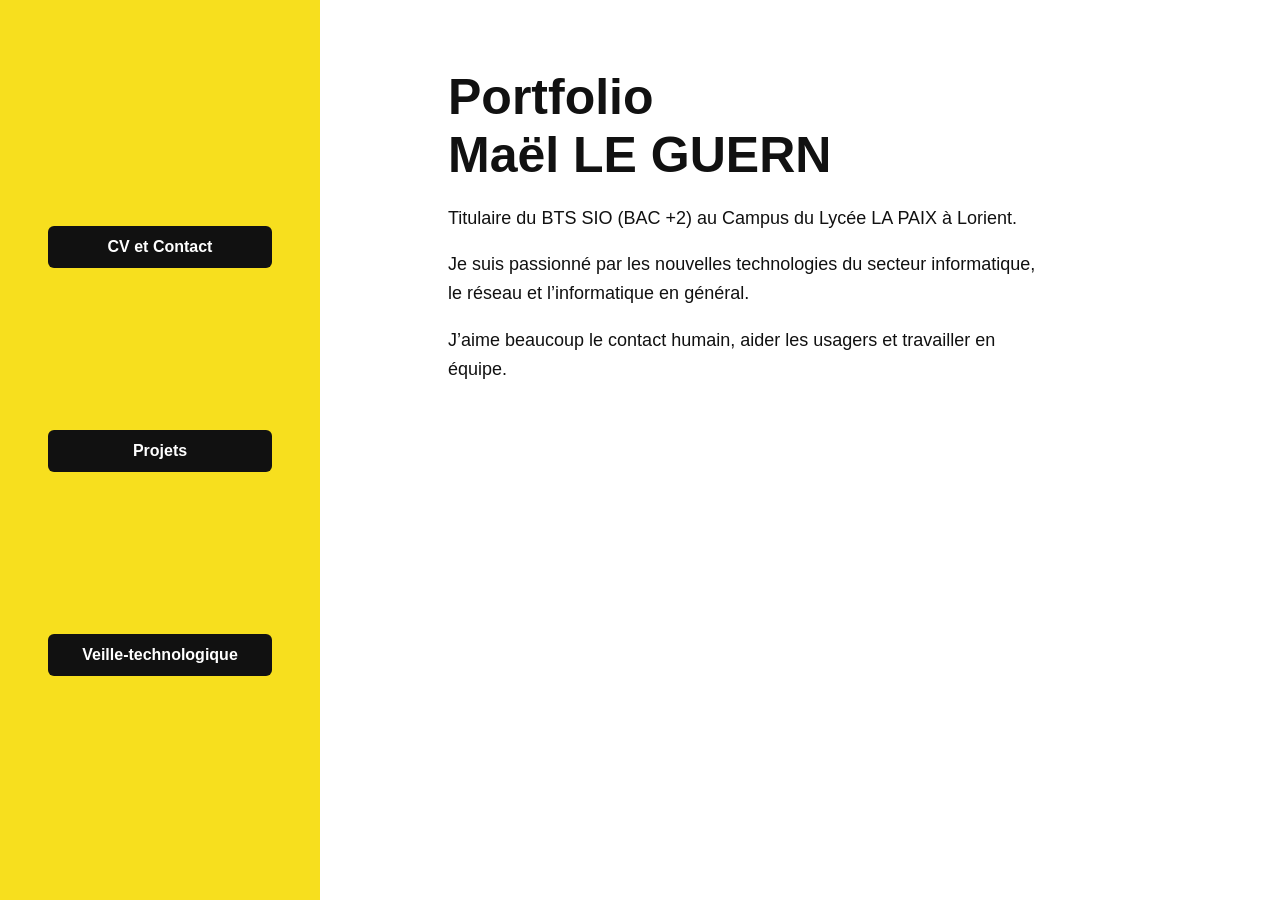
==== index.html @ 5ca3efad "Add files via upload" ====
<html lang="fr">
<head>
    <meta charset="UTF-8">
    <meta name="viewport" content="width=device-width, initial-scale=1.0">
    <title>Portfolio Maël LE GUERN MAJ EN COURS 22/10 </title>
    <link rel="stylesheet" href="style1.css">
</head>
<body>

    <!-- Contenu principal -->
   <main class="container">
        <!-- Partie gauche : boutons dans bande jaune -->
   <div class="left">
            <button><a href="boutons/CV et Contact">CV et Contact</a></button>
            <button><a href="boutons/Projets.html">Projets</a> </button>
            <button><a href="boutons/Veille-technologique.html">Veille-technologique</a></button>
   </div>
 <!-- Partie droite : texte -->
   <div class="right">
            <h1>Portfolio <br>Maël LE GUERN</h1>
            <p>Titulaire du BTS SIO (BAC +2) au Campus du Lycée LA PAIX à Lorient.</p>
            <p>Je suis passionné par les nouvelles technologies du secteur informatique, le réseau et l’informatique en général.</p>
            <p>J’aime beaucoup le contact humain, aider les usagers et travailler en équipe.</p>
            
   </div>
   </main>
  </body>
  </html>
---- style1.css ----
/* Style global */
body {
    margin: 0;
    font-family: "Arial", sans-serif;
    color: #111;
}

/* Mise en page principale */
.container {
    display: flex;
    height: 100vh;
}

/* Partie gauche (bande jaune avec boutons verticaux) */
.left {
    background-color: #f7df1e;
    width: 25%;
    display: flex;
    flex-direction: column;
    justify-content: space-evenly; /* espace régulier entre les boutons */
    align-items: center;
    padding: 5% 0; /* marge verticale adaptative */
}

/* Boutons de navigation */
.left button {
    margin-top: 0.5%;
    width: 70%;
    background-color: #111;
    color: white;
    border: none;
    padding: 12px 0;
    font-size: 16px;
    font-weight: bold;
    cursor: pointer;
    border-radius: 6px;
    transition: all 0.3s ease;
}

.left button:hover {
    background-color: #333;
    transform: scale(1.05);
}
.left button a {
    color:white;
    text-decoration: none;
}
.left button a:hover {
    color: yellow;
    text-decoration:underline;
}

/* Partie droite (texte principal) */
.right {
    width: 75%;
    padding: 5% 10%;
    box-sizing: border-box;
}

.right h1 {
    margin-top: 0.5%;
    font-size: 50px;
    margin-bottom: 20px;
}

.right p {
    font-size: 18px;
    line-height: 1.6;
    max-width: 600px;
}
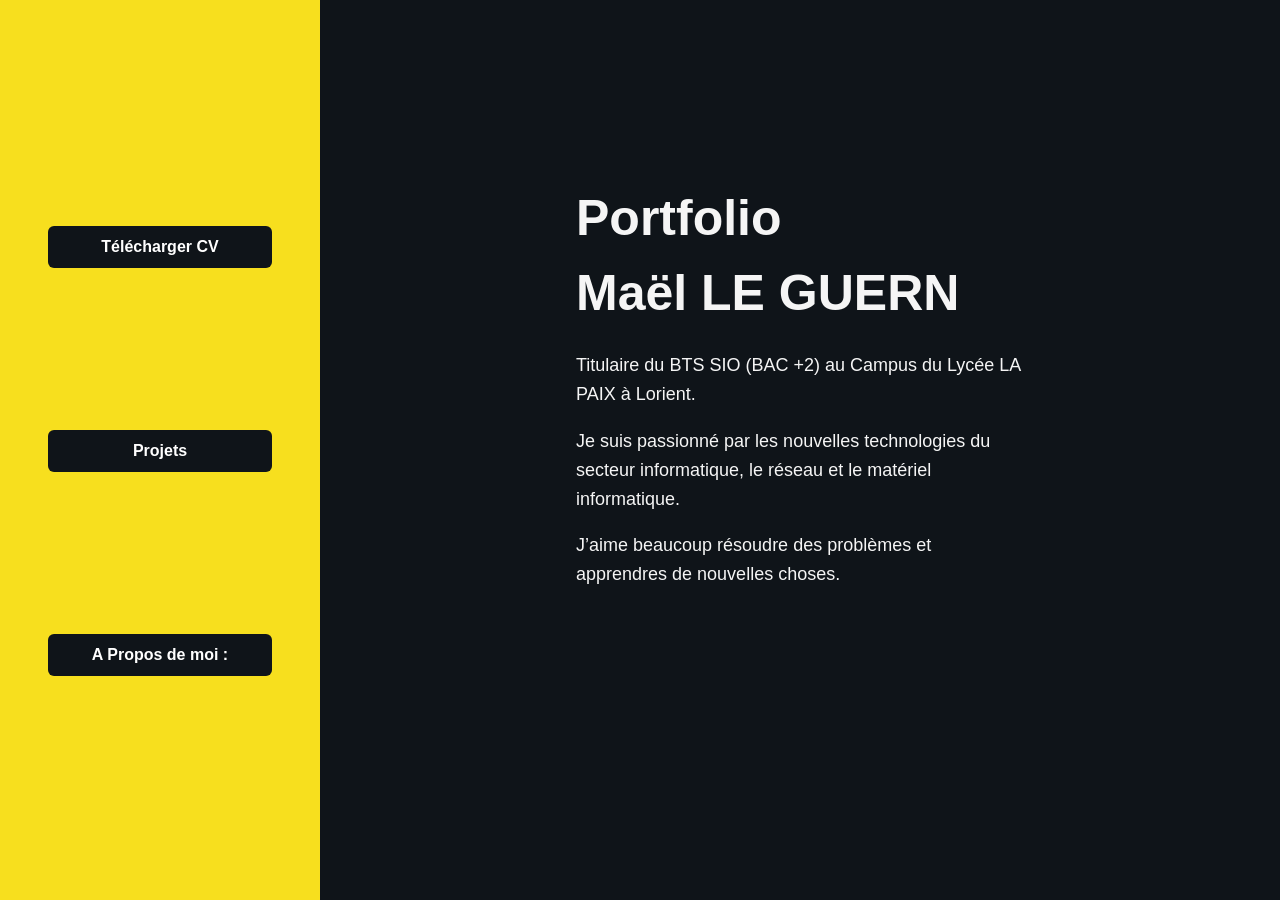
==== commit 238d9842: "Mise en ligne" ====
--- a/index.html
+++ b/index.html
@@ -12,16 +12,16 @@
    <main class="container">
         <!-- Partie gauche : boutons dans bande jaune -->
    <div class="left">
-            <button><a href="boutons/CV et Contact">CV et Contact</a></button>
+            <button><a href="download/CV MAEL BTS SIO 1606.pdf" target="_blank" download="CV-MAELL-LEGUERN.pdf" title="Télécharger le CV">Télécharger CV</a></button>
             <button><a href="boutons/Projets.html">Projets</a> </button>
-            <button><a href="boutons/Veille-technologique.html">Veille-technologique</a></button>
+            <button><a href="boutons/A Propos.html">A Propos de moi :</a></button>
    </div>
  <!-- Partie droite : texte -->
    <div class="right">
             <h1>Portfolio <br>Maël LE GUERN</h1>
             <p>Titulaire du BTS SIO (BAC +2) au Campus du Lycée LA PAIX à Lorient.</p>
-            <p>Je suis passionné par les nouvelles technologies du secteur informatique, le réseau et l’informatique en général.</p>
-            <p>J’aime beaucoup le contact humain, aider les usagers et travailler en équipe.</p>
+            <p>Je suis passionné par les nouvelles technologies du secteur informatique, le réseau et le matériel informatique.</p>
+            <p>J’aime beaucoup résoudre des problèmes et apprendres de nouvelles choses.</p>
             
    </div>
    </main>
--- a/style1.css
+++ b/style1.css
@@ -1,32 +1,34 @@
-/* Style global */
+/* ===== STYLE GLOBAL ===== */
 body {
     margin: 0;
     font-family: "Arial", sans-serif;
-    color: #111;
+    color: #f5f5f5;
+    background-color: #0f1419;
+    line-height: 1.5;
 }
 
-/* Mise en page principale */
+/* ===== MISE EN PAGE PRINCIPALE ===== */
 .container {
     display: flex;
-    height: 100vh;
+    min-height: 100vh; /* min-height au lieu de height pour éviter les débordements */
 }
 
-/* Partie gauche (bande jaune avec boutons verticaux) */
+/* ===== PARTIE GAUCHE (bande jaune) ===== */
 .left {
     background-color: #f7df1e;
     width: 25%;
     display: flex;
     flex-direction: column;
-    justify-content: space-evenly; /* espace régulier entre les boutons */
+    justify-content: space-evenly;
     align-items: center;
-    padding: 5% 0; /* marge verticale adaptative */
+    padding: 5% 0;
 }
 
 /* Boutons de navigation */
 .left button {
     margin-top: 0.5%;
     width: 70%;
-    background-color: #111;
+    background-color: #0f1419;
     color: white;
     border: none;
     padding: 12px 0;
@@ -41,19 +43,21 @@
     background-color: #333;
     transform: scale(1.05);
 }
+
 .left button a {
-    color:white;
+    color: white;
     text-decoration: none;
 }
+
 .left button a:hover {
     color: yellow;
-    text-decoration:underline;
+    text-decoration: underline;
 }
 
-/* Partie droite (texte principal) */
+/* ===== PARTIE DROITE (contenu) ===== */
 .right {
     width: 75%;
-    padding: 5% 10%;
+    padding: 14% 20%;
     box-sizing: border-box;
 }
 
@@ -69,5 +73,89 @@
     max-width: 600px;
 }
 
+/* ========================================
+   MEDIA QUERIES - RESPONSIVE
+   ======================================== */
+
+/* ===== TABLETTE (≤ 768px) ===== */
+@media (max-width: 768px) {
+    .container {
+        flex-direction: column; /* Empile gauche/droite */
+    }
+    
+    .left {
+        width: 100%;
+        padding: 20px 0;
+        flex-direction: row; /* Boutons horizontaux */
+        flex-wrap: wrap;
+        justify-content: center;
+        gap: 10px;
+    }
+    
+    .left button {
+        width: 45%; /* 2 boutons par ligne */
+        margin: 0;
+        padding: 10px 0;
+        font-size: 14px;
+    }
+    
+    .right {
+        width: 100%;
+        padding: 10% 8%;
+    }
+    
+    .right h1 {
+        font-size: 36px;
+    }
+    
+    .right p {
+        font-size: 16px;
+        max-width: 100%;
+    }
+}
+
+/* ===== MOBILE (≤ 480px) ===== */
+@media (max-width: 480px) {
+    .left {
+        padding: 15px 0;
+    }
+    
+    .left button {
+        width: 90%; /* 1 bouton par ligne sur mobile */
+        padding: 12px 0;
+        font-size: 15px;
+    }
+    
+    .right {
+        padding: 8% 5%;
+    }
+    
+    .right h1 {
+        font-size: 28px;
+        margin-bottom: 15px;
+    }
+    
+    .right p {
+        font-size: 15px;
+    }
+}
+
+/* ===== PETIT MOBILE (≤ 360px) ===== */
+@media (max-width: 360px) {
+    .right h1 {
+        font-size: 24px;
+    }
+    
+    .right p {
+        font-size: 14px;
+    }
+    
+    .left button {
+        font-size: 14px;
+        padding: 10px 0;
+    }
+}
 
 
+
+
